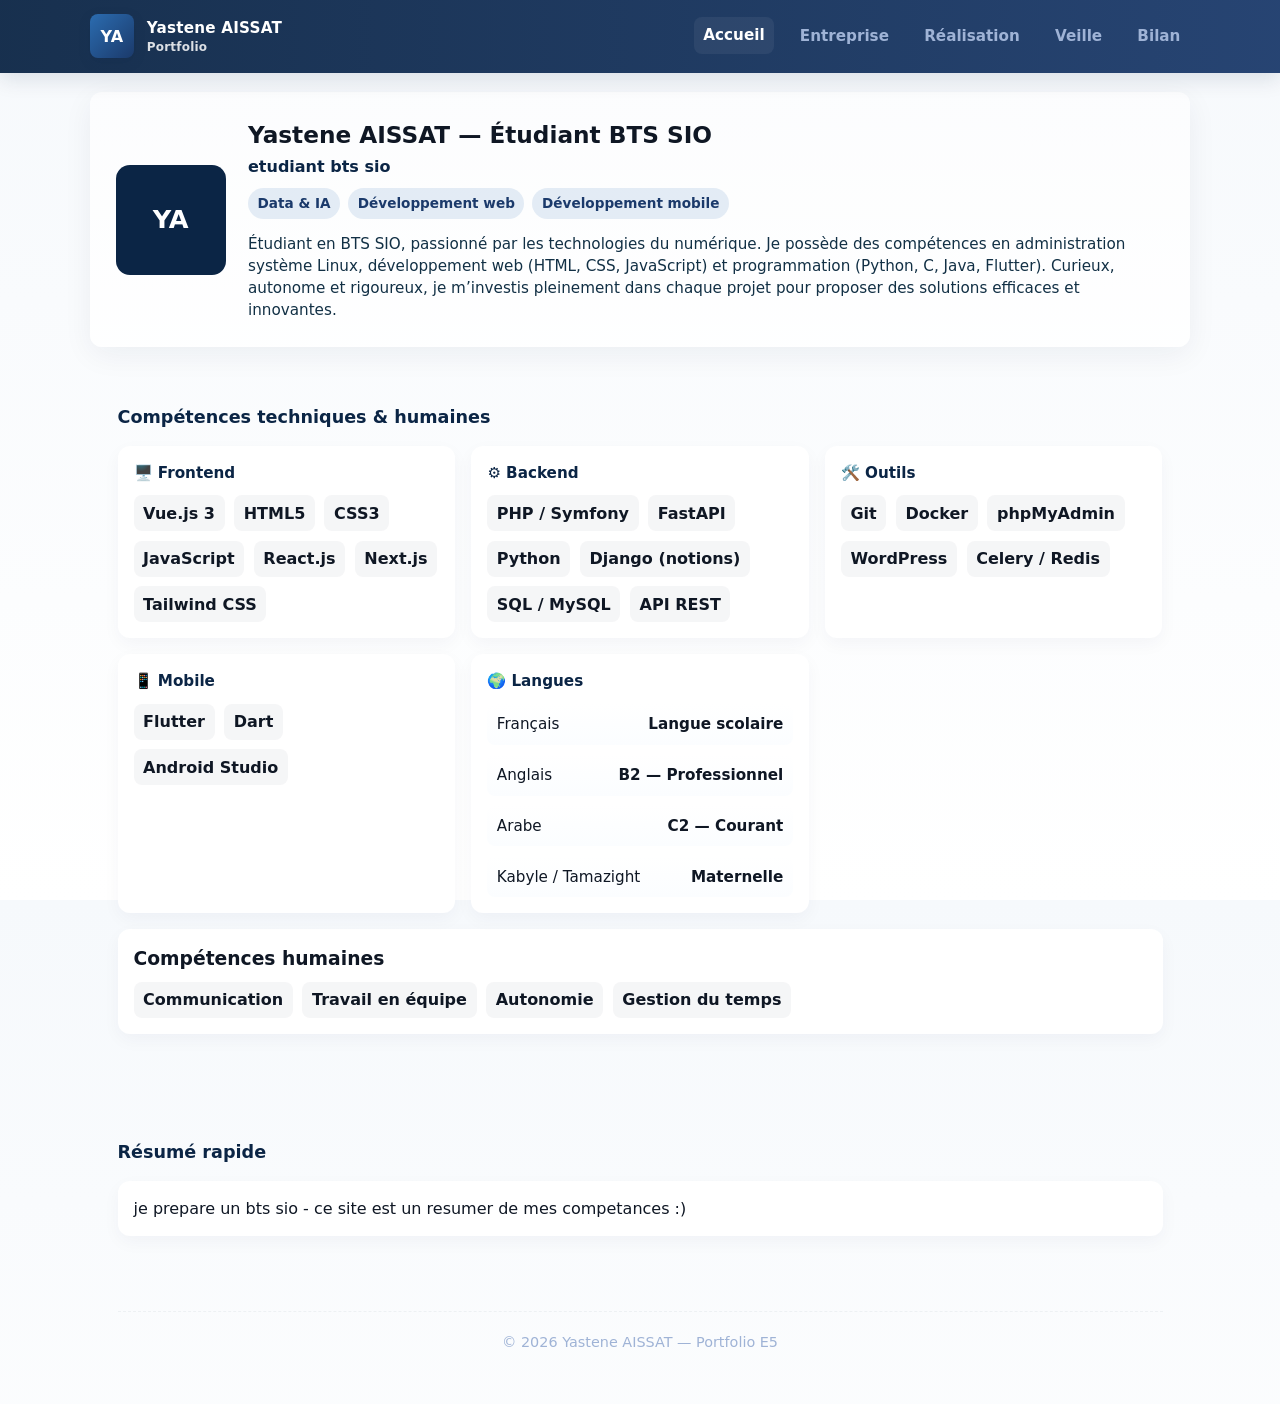
==== index.html @ 7e5b9f18 "Déplacer fichiers à la racine pour GitHub Pages" ====
<!doctype html>
<html lang="fr">
<head>
  <meta charset="utf-8" />
  <meta name="viewport" content="width=device-width,initial-scale=1" />
  <title>Portfolio — Accueil</title>
  <link rel="stylesheet" href="style.css">
</head>
<body>
  <nav class="navbar" role="navigation" aria-label="main navigation">
    <div class="nav-inner">
      <div class="brand">
        <div class="logo">YA</div>
        <div>
          <div style="font-size:0.95rem">Yastene AISSAT</div>
          <div style="font-size:0.75rem;color:rgba(255,255,255,0.85)">Portfolio</div>
        </div>
      </div>

      <div class="nav-links" role="menubar">
        <a href="index.html" class="active">Accueil</a>
        <a href="entreprise.html">Entreprise</a>
        <a href="realisations.html">Réalisation</a>
        <a href="veille.html">Veille</a>
        <a href="bilan.html">Bilan</a>
      </div>
    </div>
  </nav>

  <main class="hero container">
    <div class="hero-card">
      <div class="avatar">YA</div>
      <div class="hero-info">
        <h1>Yastene AISSAT — Étudiant BTS SIO</h1>
        <p class="lead">etudiant bts sio  </p>

        <div class="chips" aria-hidden="true">
          <span class="chip">Data & IA</span>
          <span class="chip">Développement web</span>
          <span class="chip">Développement mobile</span>
        </div>

        <div style="margin-top:0.9rem;font-size:0.95rem;color:#123045">
          <p> Étudiant en BTS SIO, passionné par les technologies du numérique. Je possède des compétences en administration système Linux, développement web (HTML, CSS, JavaScript) et programmation (Python, C, Java, Flutter). Curieux, autonome et rigoureux, je m’investis pleinement dans chaque projet pour proposer des solutions efficaces et innovantes.</p>
        </div>
      </div>
    </div>

    <div class="section container" style="margin-top:1.1rem">
      <h2>Compétences techniques & humaines</h2>
      <div style="margin-top:0.6rem;display:grid;grid-template-columns:repeat(3,1fr);gap:1rem" class="skills-grid">

        <div class="card">
          <h3 style="margin-bottom:0.7rem;color:var(--navy);font-size:0.95rem">🖥️ Frontend</h3>
          <div class="kv">
            <div class="item">Vue.js 3</div>
            <div class="item">HTML5</div>
            <div class="item">CSS3</div>
            <div class="item">JavaScript</div>
            <div class="item">React.js</div>
            <div class="item">Next.js</div>
            <div class="item">Tailwind CSS</div>
          </div>
        </div>

        <div class="card">
          <h3 style="margin-bottom:0.7rem;color:var(--navy);font-size:0.95rem">⚙️ Backend</h3>
          <div class="kv">
            <div class="item">PHP / Symfony</div>
            <div class="item">FastAPI</div>
            <div class="item">Python</div>
            <div class="item">Django (notions)</div>
            <div class="item">SQL / MySQL</div>
            <div class="item">API REST</div>
          </div>
        </div>

        <div class="card">
          <h3 style="margin-bottom:0.7rem;color:var(--navy);font-size:0.95rem">🛠️ Outils</h3>
          <div class="kv">
            <div class="item">Git</div>
            <div class="item">Docker</div>
            <div class="item">phpMyAdmin</div>
            <div class="item">WordPress</div>
            <div class="item">Celery / Redis</div>
          </div>
        </div>

        <div class="card">
          <h3 style="margin-bottom:0.7rem;color:var(--navy);font-size:0.95rem">📱 Mobile</h3>
          <div class="kv">
            <div class="item">Flutter</div>
            <div class="item">Dart</div>
            <div class="item">Android Studio</div>
          </div>
        </div>
        <div class="card">
          <h3 style="margin-bottom:0.7rem;color:var(--navy);font-size:0.95rem">🌍 Langues</h3>
          <div class="info-list">
            <div class="info-item"><span>Français</span><strong>Langue scolaire</strong></div>
            <div class="info-item"><span>Anglais</span><strong>B2 — Professionnel</strong></div>
            <div class="info-item"><span>Arabe</span><strong>C2 — Courant</strong></div>
            <div class="info-item"><span>Kabyle / Tamazight</span><strong>Maternelle</strong></div>
          </div>
        </div>

      </div>

      <div class="card" style="margin-top:1rem">
        <h3>Compétences humaines</h3>
        <div style="margin-top:0.6rem" class="kv">
          <div class="item">Communication</div>
          <div class="item">Travail en équipe</div>
          <div class="item">Autonomie</div>
          <div class="item">Gestion du temps</div>
        </div>
      </div>
    </div>

    <div class="section container">
      <h2>Résumé rapide</h2>
      <div class="card" style="margin-top:0.6rem">
        <p>je prepare un bts sio - ce site est un resumer de mes competances    :) </p>
        
      </div>
    </div>

    <div class="footer container">
      © <span id="year"></span> Yastene AISSAT — Portfolio E5
    </div>
  </main>
  

  <script>
    document.getElementById('year').textContent = new Date().getFullYear();
  </script>
</body>
</html>
---- style.css ----
:root{
  --navy:#0b2545;
  --blue:#1b3a6b;
  --accent:#2b6cb0;
  --muted:#9fb3d6;
  --bg:#f6f9fc;
  --card:#ffffff;
  --text:#0f1724;
  --radius:12px;
  --maxw:1100px;
}


*{box-sizing:border-box;margin:0;padding:0}
html,body{height:100%}
body{
  font-family: Inter, system-ui, -apple-system, "Segoe UI", Roboto, "Helvetica Neue", Arial;
  background: linear-gradient(180deg,var(--bg),#ffffff);
  color:var(--text);
  -webkit-font-smoothing:antialiased;
  -moz-osx-font-smoothing:grayscale;
  line-height:1.45;
}


.container{
  width:95%;
  max-width:var(--maxw);
  margin:0 auto;
  padding:2.5rem 0;
}


.navbar{
  position:fixed;
  top:0;
  left:0;
  right:0;
  background:linear-gradient(90deg, rgba(11,37,69,0.95), rgba(27,58,107,0.95));
  color:white;
  z-index:999;
  box-shadow:0 6px 20px rgba(11,37,69,0.12);
}
.nav-inner{
  width:95%;
  max-width:var(--maxw);
  margin:0 auto;
  display:flex;
  align-items:center;
  justify-content:space-between;
  padding:0.9rem 0;
}
.brand{
  display:flex;
  gap:0.8rem;
  align-items:center;
  font-weight:700;
  letter-spacing:0.2px;
}
.brand .logo{
  width:44px;height:44px;border-radius:8px;
  background:linear-gradient(135deg,var(--accent),var(--blue));
  display:flex;align-items:center;justify-content:center;color:white;font-weight:700;
  box-shadow:0 4px 12px rgba(11,37,69,0.2);
}
.nav-links{
  display:flex;
  gap:1rem;
  align-items:center;
}
.nav-links a{
  color:var(--muted);
  text-decoration:none;
  padding:0.45rem 0.6rem;
  border-radius:8px;
  font-weight:600;
  transition:all .18s ease;
  font-size:0.95rem;
}
.nav-links a:hover, .nav-links a.active{
  color:white;
  background:rgba(255,255,255,0.06);
  transform:translateY(-1px);
}


.hero{
  padding-top:92px;
  padding-bottom:2rem;
}
.hero-card{
  background:linear-gradient(180deg, rgba(255,255,255,0.6), rgba(255,255,255,0.9));
  border-radius:var(--radius);
  padding:1.6rem;
  display:flex;
  gap:1.4rem;
  align-items:center;
  box-shadow:0 8px 30px rgba(11,37,69,0.06);
}
.avatar{
  width:110px;height:110px;border-radius:14px;background:var(--navy);
  display:flex;align-items:center;justify-content:center;color:white;font-size:1.6rem;font-weight:700;
  flex-shrink:0;
}
.hero-info h1{font-size:1.45rem;margin-bottom:0.25rem}
.hero-info p.lead{color:var(--navy);font-weight:600;margin-bottom:0.6rem}
.chips{display:flex;gap:0.5rem;flex-wrap:wrap}
.chip{
  background:rgba(43,108,176,0.12);
  color:var(--blue);
  padding:0.35rem 0.6rem;border-radius:999px;font-weight:600;font-size:0.85rem;
}


.section{
  margin-top:1.6rem;
}
.section h2{
  margin-bottom:1rem;
  color:var(--navy);
  font-size:1.1rem;
  display:flex;
  align-items:center;
  gap:0.6rem;
}


.card{
  background:var(--card);
  border-radius:12px;
  padding:1rem;
  box-shadow:0 6px 18px rgba(11,37,69,0.04);
}

.grid-2{
  display:grid;
  grid-template-columns: 1fr 320px;
  gap:1rem;
  align-items:start;
}


@media (max-width:900px){
  .grid-2{grid-template-columns:1fr}
  .nav-links{display:none}
  .hero-card{flex-direction:column;align-items:flex-start}
  .avatar{width:96px;height:96px}
}


.info-list{display:flex;flex-direction:column;gap:0.6rem}
.info-item{display:flex;justify-content:space-between;padding:0.6rem;border-radius:8px;background:linear-gradient(180deg,#fff,#fbfdff);font-size:0.95rem}


.projects{
  display:grid;
  grid-template-columns: repeat(3,1fr);
  gap:1rem;
}
.project{
  padding:1rem;border-radius:12px;background:linear-gradient(180deg,#fff,#f8fbff);
}
.project h3{font-size:1rem;margin-bottom:0.4rem}
.project p{font-size:0.9rem;color:#34495e}


.article{
  display:flex;gap:1rem;padding:0.9rem;border-radius:10px;align-items:flex-start;
  border:1px solid rgba(11,37,69,0.06);
}
.article .meta{min-width:120px;font-size:0.85rem;color:var(--muted)}
.article .content h4{margin-bottom:0.2rem}
.article .content p{font-size:0.9rem;color:#2b3b4a}


.footer{
  margin-top:2.2rem;padding:1.2rem 0;color:var(--muted);font-size:0.9rem;text-align:center;
  border-top:1px dashed rgba(11,37,69,0.05);
}

.kv{display:flex;gap:0.6rem;flex-wrap:wrap}
.kv .item{background:rgba(11,37,69,0.04);padding:0.4rem 0.6rem;border-radius:8px;font-weight:600}

@media (max-width:1200px){
  .projects{grid-template-columns:repeat(2,1fr)}
}
@media (max-width:700px){
  .projects{grid-template-columns:1fr}
  .hero-info h1{font-size:1.2rem}
}
.project-img {
  width: 100%;
  height: auto;             
  object-fit: contain;      
  border-radius: 10px;
  margin-bottom: 0.8rem;
  background-color: #f4f6fa; 
  box-shadow: 0 4px 12px rgba(11, 37, 69, 0.1);
  display: block;
}
/* --- Popup Voir plus --- */
.voir-plus {
  display: inline-block;
  background: var(--blue);
  color: white;
  border: none;
  padding: 0.5rem 1rem;
  border-radius: 8px;
  cursor: pointer;
  font-weight: 600;
  margin-top: 0.6rem;
  transition: background 0.2s;
}

.voir-plus:hover {
  background: var(--accent);
}

/* Conteneur du popup */
.popup {
  display: none;
  position: fixed;
  z-index: 1000;
  left: 0;
  top: 0;
  width: 100%;
  height: 100%;
  background-color: rgba(11, 37, 69, 0.7);
  overflow-y: auto;
  backdrop-filter: blur(4px);
}

/* Smooth fade for popup overlay and prevent background scroll when open */
.popup{opacity:0;transition:opacity .18s ease}
.popup.show{display:block;opacity:1}
body.no-scroll{overflow:hidden}

/* Contenu du popup */
.popup-content {
  background: white;
  border-radius: 12px;
  max-width: 800px;
  margin: 5% auto;
  padding: 1.5rem;
  text-align: center;
  box-shadow: 0 8px 30px rgba(0,0,0,0.25);
  animation: popupIn 0.3s ease;
}

.close {
  color: var(--navy);
  float: right;
  font-size: 1.6rem;
  cursor: pointer;
}

.popup-section {
  margin-top: 1rem;
}

.pdf-viewer {
  width: 100%;
  height: 400px;
  border: none;
  border-radius: 8px;
  box-shadow: 0 4px 12px rgba(0,0,0,0.1);
}

.popup-images {
  display: flex;
  flex-wrap: wrap;
  justify-content: center;
  gap: 0.8rem;
  margin-top: 1rem;
}

.popup-images img {
  width: 30%;
  border-radius: 10px;
  box-shadow: 0 4px 12px rgba(0,0,0,0.1);
}

@keyframes popupIn {
  from { transform: scale(0.9); opacity: 0; }
  to { transform: scale(1); opacity: 1; }
}

@media (max-width:900px){.skills-grid{grid-template-columns:repeat(2,1fr)!important}}
@media (max-width:600px){.skills-grid{grid-template-columns:1fr!important}}
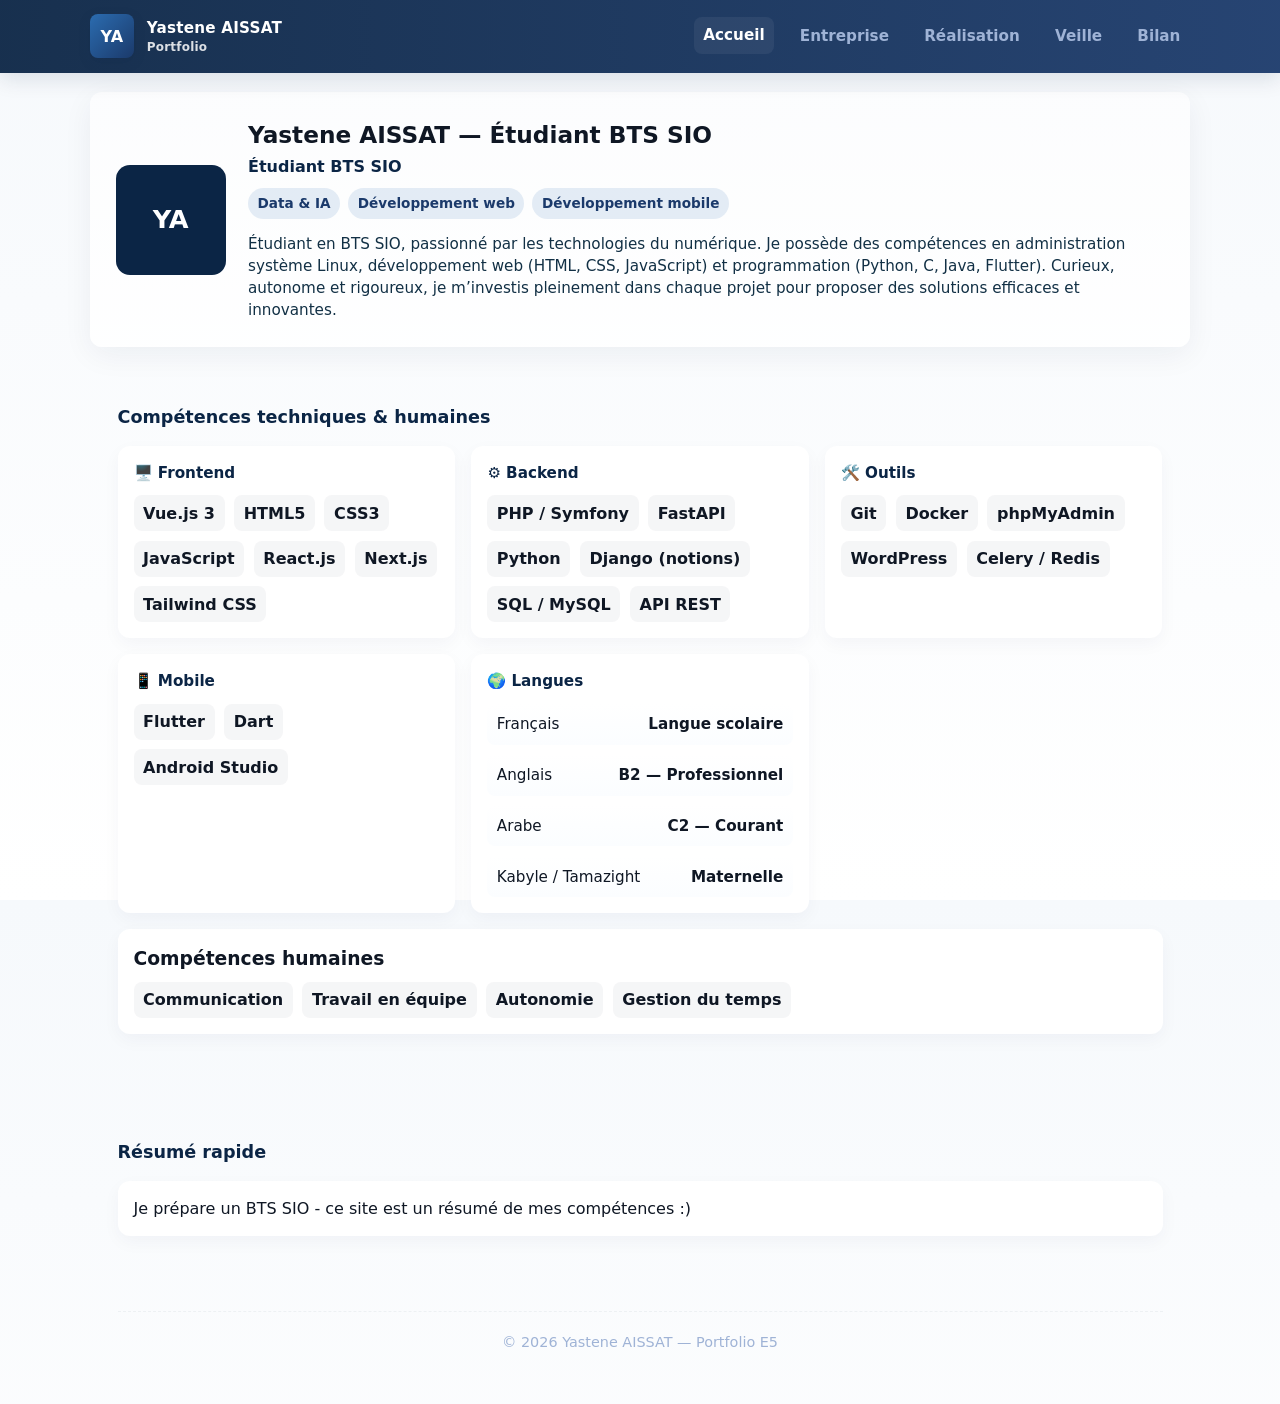
==== commit 089158e1: "Publish updated portfolio version for GitHub Pages" ====
--- a/index.html
+++ b/index.html
@@ -32,7 +32,7 @@
       <div class="avatar">YA</div>
       <div class="hero-info">
         <h1>Yastene AISSAT — Étudiant BTS SIO</h1>
-        <p class="lead">etudiant bts sio  </p>
+        <p class="lead">Étudiant BTS SIO</p>
 
         <div class="chips" aria-hidden="true">
           <span class="chip">Data & IA</span>
@@ -120,8 +120,7 @@
     <div class="section container">
       <h2>Résumé rapide</h2>
       <div class="card" style="margin-top:0.6rem">
-        <p>je prepare un bts sio - ce site est un resumer de mes competances    :) </p>
-        
+        <p>Je prépare un BTS SIO - ce site est un résumé de mes compétences :)</p>
       </div>
     </div>
 
--- a/style.css
+++ b/style.css
@@ -275,7 +275,8 @@
 }
 
 .popup-images img {
-  width: 30%;
+  width: min(48%, 100%);
+  max-width: 560px;
   border-radius: 10px;
   box-shadow: 0 4px 12px rgba(0,0,0,0.1);
 }
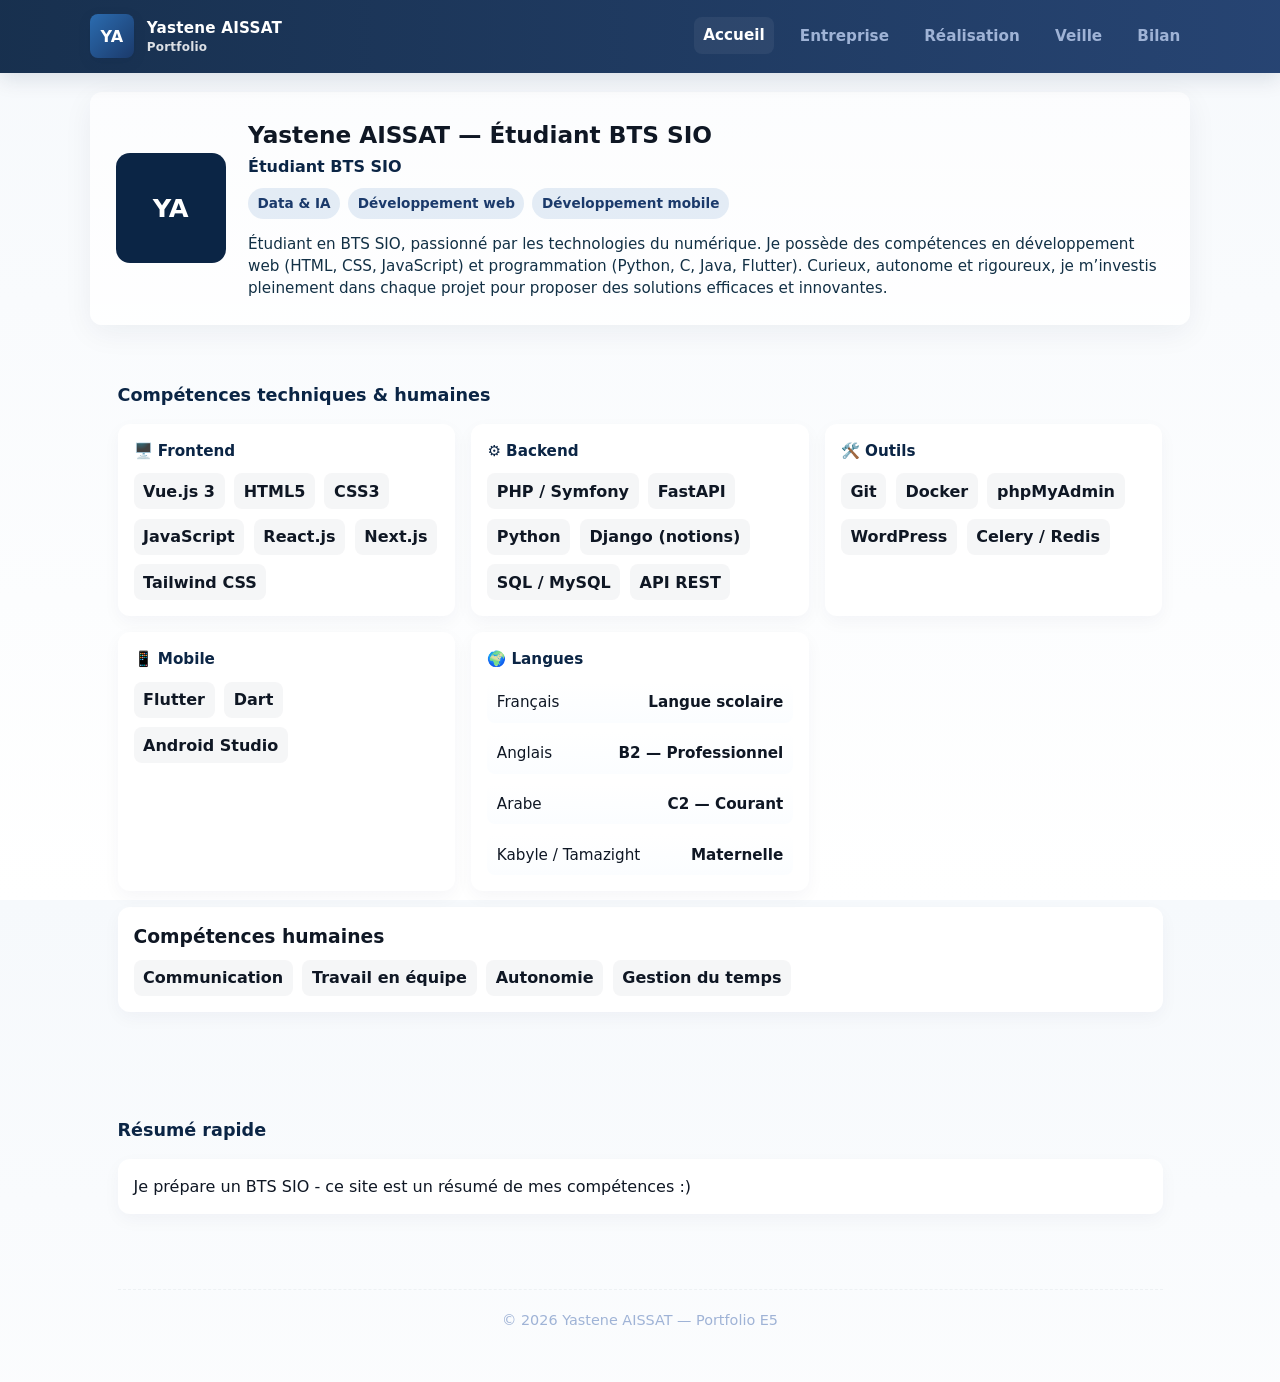
==== commit 149f70f8: "Correction des fautes d'orthographe dans le portfolio" ====
--- a/index.html
+++ b/index.html
@@ -41,7 +41,7 @@
         </div>
 
         <div style="margin-top:0.9rem;font-size:0.95rem;color:#123045">
-          <p> Étudiant en BTS SIO, passionné par les technologies du numérique. Je possède des compétences en administration système Linux, développement web (HTML, CSS, JavaScript) et programmation (Python, C, Java, Flutter). Curieux, autonome et rigoureux, je m’investis pleinement dans chaque projet pour proposer des solutions efficaces et innovantes.</p>
+          <p> Étudiant en BTS SIO, passionné par les technologies du numérique. Je possède des compétences en développement web (HTML, CSS, JavaScript) et programmation (Python, C, Java, Flutter). Curieux, autonome et rigoureux, je m’investis pleinement dans chaque projet pour proposer des solutions efficaces et innovantes.</p>
         </div>
       </div>
     </div>
